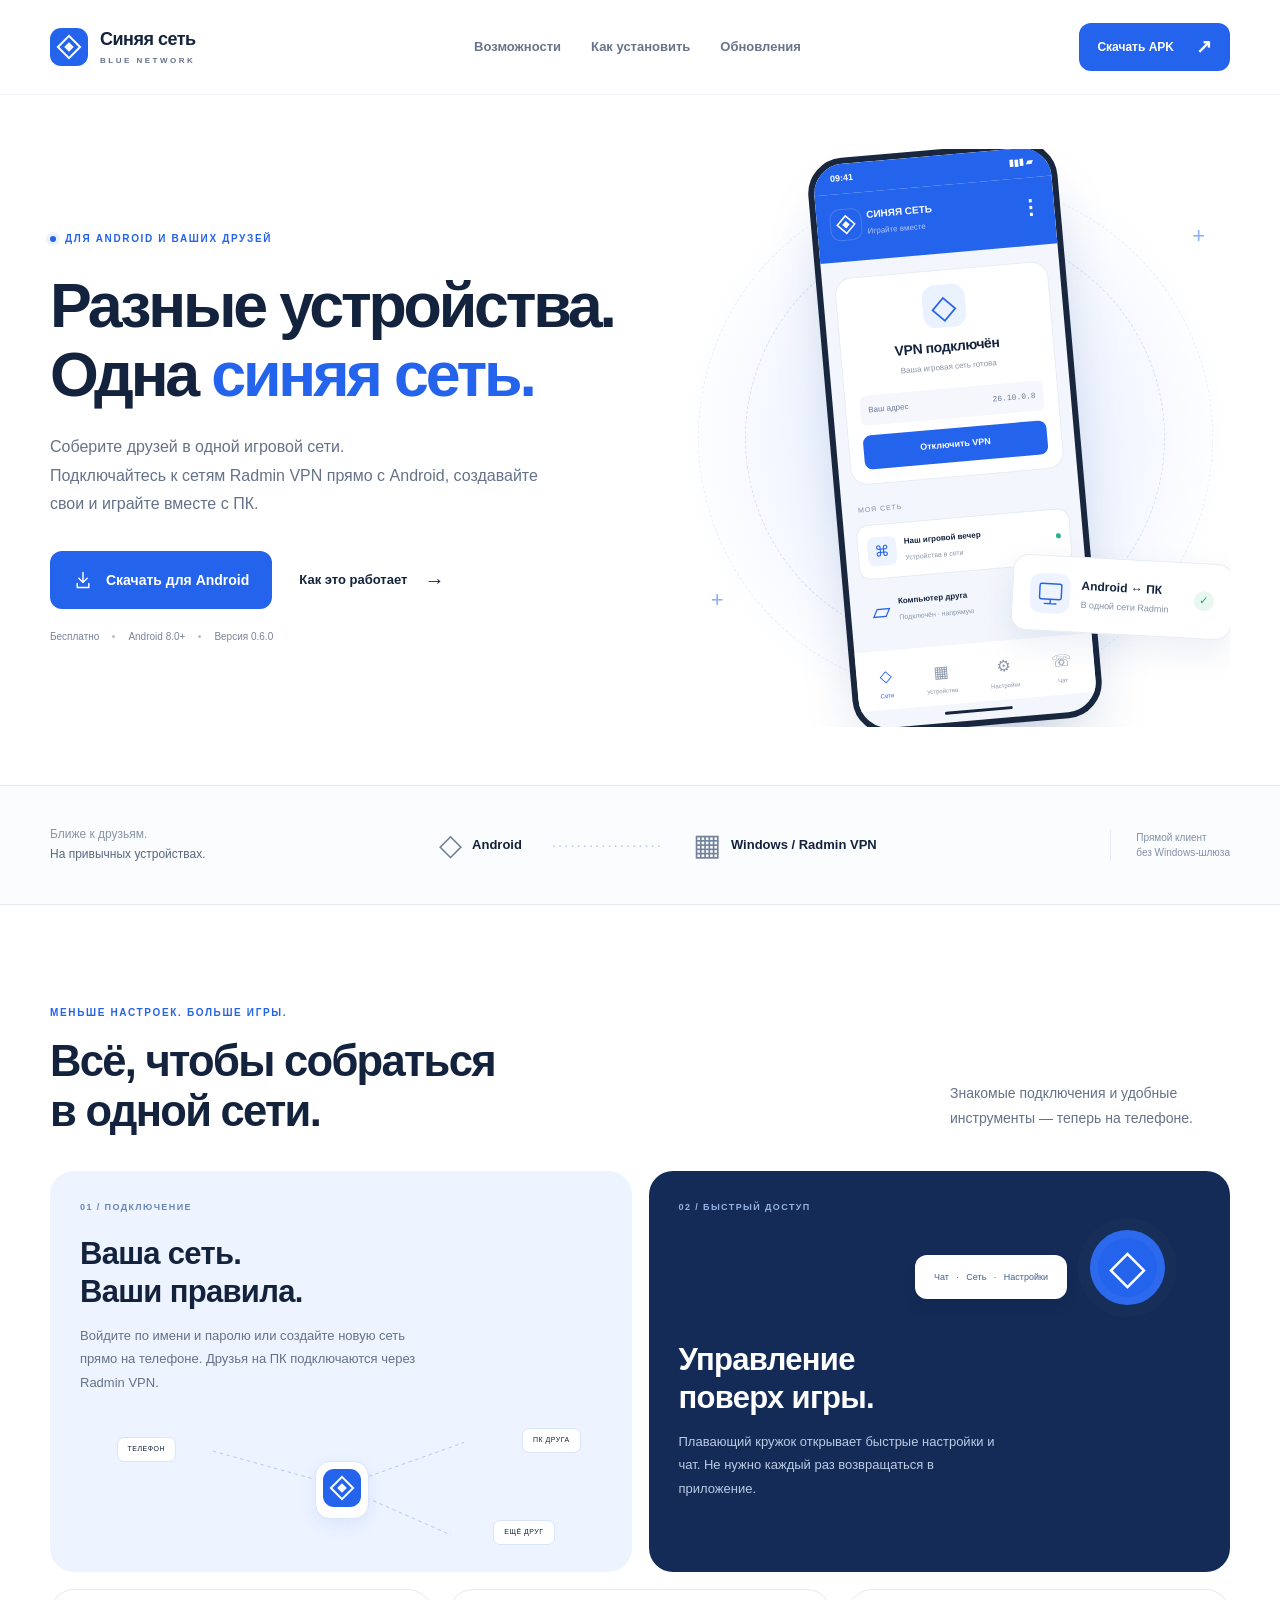
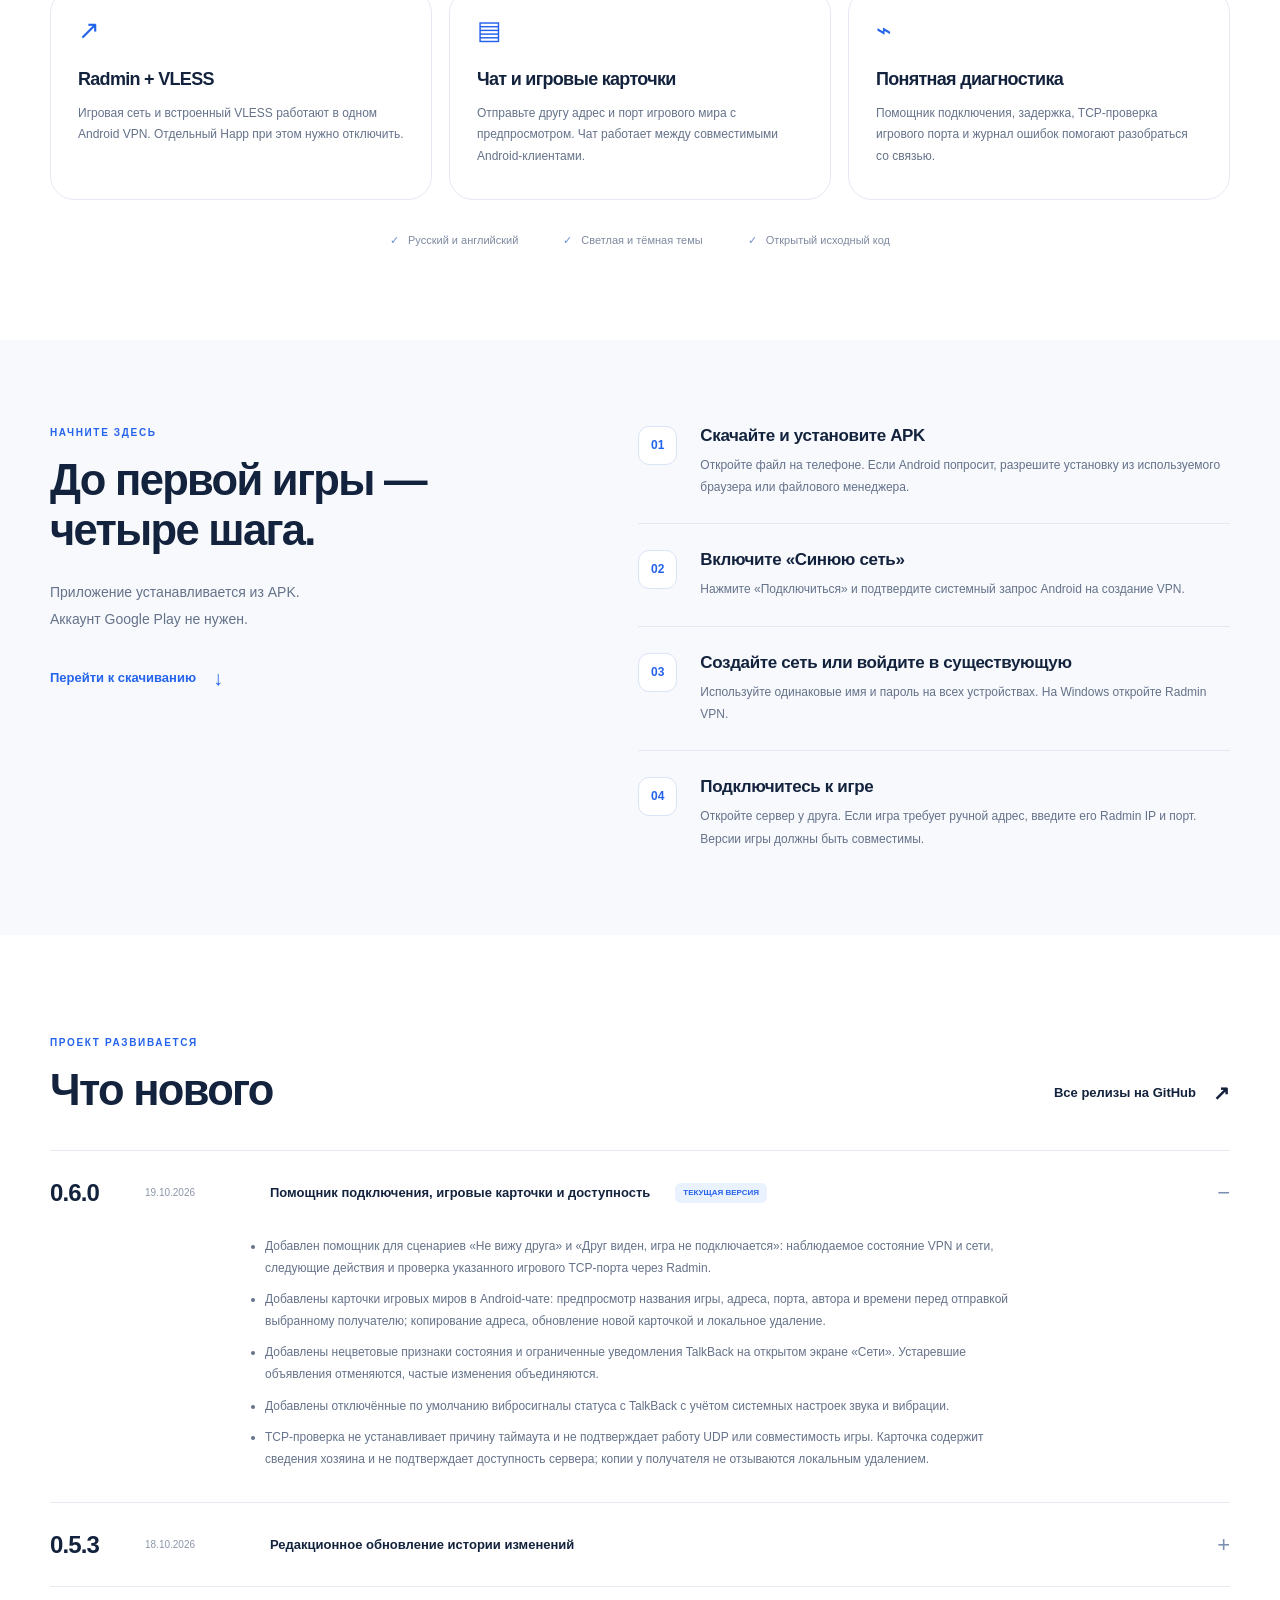
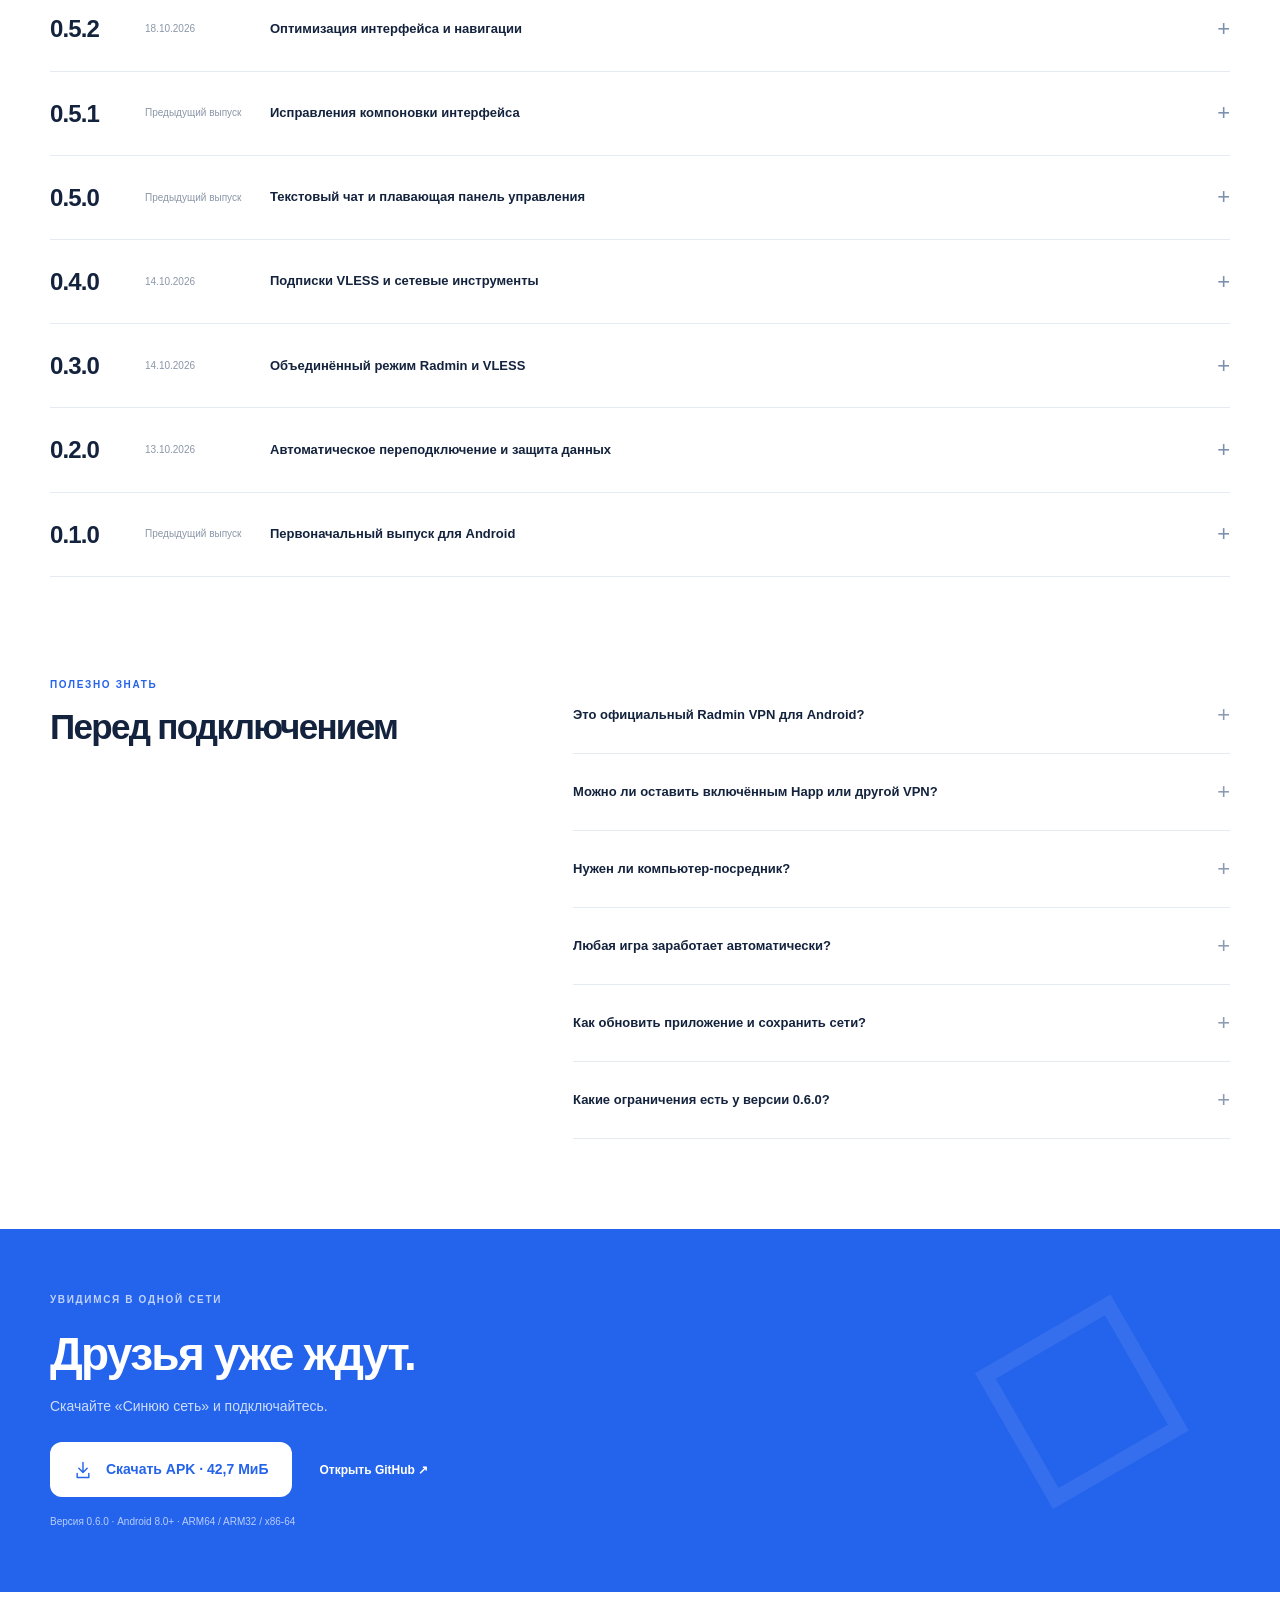
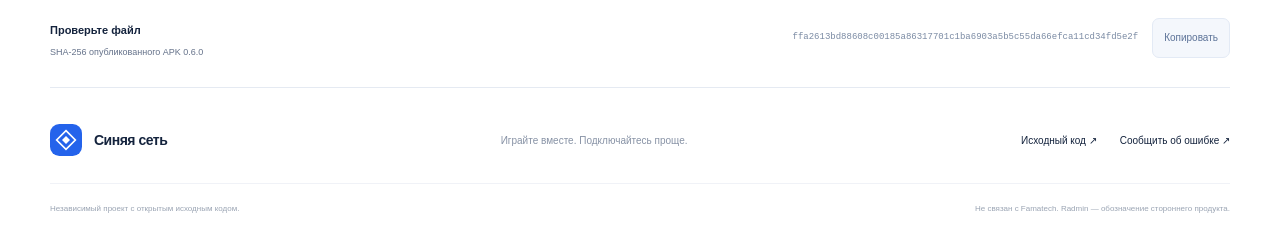
==== index.html @ f4bbf81c "Publish Blue Network website on GitHub Pages" ====
<!doctype html>
<html lang="ru">
<head>
  <meta charset="utf-8"><meta name="viewport" content="width=device-width, initial-scale=1">
  <meta name="theme-color" content="#2463eb"><meta name="description" content="Синяя сеть — неофициальный Android-клиент сетей Radmin VPN. Играйте с друзьями на Android и ПК. Скачайте APK, создайте сеть и подключайтесь.">
  <meta property="og:title" content="Синяя сеть — играйте вместе"><meta property="og:description" content="Android и ПК в одной игровой сети. Скачать APK и начать играть."><meta property="og:type" content="website">
  <link rel="canonical" href="https://nozomit01.github.io/Bluenet/"><meta property="og:url" content="https://nozomit01.github.io/Bluenet/">
  <title>Синяя сеть (Blue Network) — скачать APK для Android</title>
  <meta name="robots" content="index, follow"><meta property="og:site_name" content="Синяя сеть — Blue Network"><meta property="og:locale" content="ru_RU">
  <script type="application/ld+json">{"@context":"https://schema.org","@type":"MobileApplication","name":"Синяя сеть","alternateName":"Blue Network","url":"https://nozomit01.github.io/Bluenet/","description":"Неофициальный Android-клиент сетей Radmin VPN для совместной игры с телефонами и ПК. Независимый проект, не связанный с Famatech.","operatingSystem":"Android 8.0 и выше","applicationCategory":"UtilitiesApplication","softwareVersion":"0.6.0","downloadUrl":"https://raw.githubusercontent.com/Nozomit01/Bluenet/refs/tags/v0.6.0/releases/BlueNetwork-0.6.0.apk","offers":{"@type":"Offer","price":"0","priceCurrency":"USD"}}</script>
  <link rel="icon" href="./assets/icon.svg" type="image/svg+xml"><link rel="stylesheet" href="./style.css"><script src="./app.js" defer></script>
</head>
<body>
<a class="skip" href="#main">Перейти к содержимому</a>
<header class="header"><div class="wrap nav">
  <a class="brand" href="#" aria-label="Синяя сеть — на главную"><img src="./assets/icon.svg" alt="" width="38" height="38"><span>Синяя сеть<span class="brand-sub">BLUE NETWORK</span></span></a>
  <nav aria-label="Основная навигация"><a href="#features">Возможности</a><a href="#install">Как установить</a><a href="#updates">Обновления</a></nav>
  <a class="button button-small" href="#download">Скачать APK <span aria-hidden="true">↗</span></a>
</div></header>
<main id="main">
<section class="hero wrap">
  <div class="hero-copy"><div class="eyebrow"><span class="status-dot"></span> ДЛЯ ANDROID И ВАШИХ ДРУЗЕЙ</div>
    <h1>Разные устройства.<br>Одна <span>синяя сеть.</span></h1>
    <p class="lead">Соберите друзей в одной игровой сети.<br class="desktop-break"> Подключайтесь к сетям Radmin VPN прямо с&nbsp;Android, создавайте свои и играйте вместе с&nbsp;ПК.</p>
    <div class="hero-actions"><a class="button button-main" data-apk href="https://raw.githubusercontent.com/Nozomit01/Bluenet/refs/tags/v0.6.0/releases/BlueNetwork-0.6.0.apk"><svg viewBox="0 0 24 24" aria-hidden="true"><path d="M12 3v12m-5-5 5 5 5-5M5 16v5h14v-5"/></svg>Скачать для Android</a><a class="text-link" href="#install">Как это работает <span aria-hidden="true">→</span></a></div>
    <div class="hero-meta"><span>Бесплатно</span><i></i><span>Android 8.0+</span><i></i><span>Версия 0.6.0</span></div>
  </div>
  <div class="hero-visual" aria-label="Демонстрация интерфейса и подключения телефона к компьютеру">
    <div class="orbit orbit-one"></div><div class="orbit orbit-two"></div><div class="visual-cross cross-one">+</div><div class="visual-cross cross-two">+</div>
    <div class="phone"><div class="phone-status"><span>09:41</span><span aria-hidden="true">▮▮▮ ▰</span></div><div class="phone-head"><img src="./assets/icon.svg" width="30" height="30" alt=""><div>СИНЯЯ СЕТЬ<small>Играйте вместе</small></div><span class="phone-menu" aria-hidden="true">⋮</span></div>
      <div class="phone-body"><div class="phone-connected"><div class="connection-symbol">◇</div><strong>VPN подключён</strong><span class="phone-muted">Ваша игровая сеть готова</span><div class="ip"><span>Ваш адрес</span><code>26.10.0.8</code></div><div class="demo-control">Отключить VPN</div></div><div class="phone-label">МОЯ СЕТЬ</div><div class="phone-network"><div class="network-icon">⌘</div><div><strong>Наш игровой вечер</strong><small>Устройства в сети</small></div><span class="tiny-dot"></span></div><div class="phone-peer"><span class="peer-icon">▱</span><div><strong>Компьютер друга</strong><small>Подключён · напрямую</small></div><span class="signal" aria-label="Уровень сигнала"><i></i><i></i><i></i><i></i></span></div></div>
      <div class="phone-tabs"><span class="phone-tab-active">◇<small>Сети</small></span><span>▦<small>Устройства</small></span><span>⚙<small>Настройки</small></span><span>☏<small>Чат</small></span></div><div class="phone-home"></div>
    </div>
    <div class="pc-badge"><div class="pc-icon"><svg viewBox="0 0 32 32" aria-hidden="true"><rect x="4" y="5" width="24" height="17" rx="2"/><path d="M16 22v5m-7 0h14"/></svg></div><div><strong>Android ↔ ПК</strong><small>В одной сети Radmin</small></div><span class="badge-check">✓</span></div>
    <div class="visual-caption">Пример интерфейса · данные демонстрационные</div>
  </div>
</section>
<section class="compatibility"><div class="wrap compatibility-inner"><span class="compat-title">Ближе к друзьям.<br><strong>На привычных устройствах.</strong></span><div><span class="compat-glyph">◇</span><strong>Android</strong></div><span class="connection-line" aria-hidden="true">··················</span><div><span class="compat-glyph">▦</span><strong>Windows / Radmin VPN</strong></div><span class="compat-note">Прямой клиент<br>без Windows-шлюза</span></div></section>
<section class="section wrap" id="features"><div class="section-top"><div><span class="eyebrow">МЕНЬШЕ НАСТРОЕК. БОЛЬШЕ ИГРЫ.</span><h2>Всё, чтобы собраться<br>в&nbsp;одной сети.</h2></div><p class="section-intro">Знакомые подключения и удобные инструменты — теперь на телефоне.</p></div>
  <div class="feature-grid"><article class="feature feature-large"><div class="feature-index">01 / ПОДКЛЮЧЕНИЕ</div><h3>Ваша сеть.<br>Ваши правила.</h3><p>Войдите по имени и паролю или создайте новую сеть прямо на телефоне. Друзья на ПК подключаются через Radmin VPN.</p><div class="network-demo" aria-hidden="true"><span class="node node-a">ТЕЛЕФОН</span><span class="node node-center"><img src="./assets/icon.svg" width="38" height="38" alt=""></span><span class="node node-b">ПК ДРУГА</span><span class="node node-c">ЕЩЁ ДРУГ</span><svg viewBox="0 0 450 170"><path d="M80 50 225 90 365 40M225 90 350 145"/></svg></div></article>
  <article class="feature feature-dark"><div class="feature-index">02 / БЫСТРЫЙ ДОСТУП</div><span class="bubble-demo" aria-hidden="true">◇<span>Чат&nbsp; &nbsp;·&nbsp; &nbsp;Сеть&nbsp; &nbsp;·&nbsp; &nbsp;Настройки</span></span><h3>Управление<br>поверх игры.</h3><p>Плавающий кружок открывает быстрые настройки и чат. Не нужно каждый раз возвращаться в приложение.</p></article>
  <article class="feature feature-small"><div class="feature-icon" aria-hidden="true">↗</div><h3>Radmin + VLESS</h3><p>Игровая сеть и встроенный VLESS работают в одном Android VPN. Отдельный Happ при этом нужно отключить.</p></article>
  <article class="feature feature-small"><div class="feature-icon" aria-hidden="true">▤</div><h3>Чат и игровые карточки</h3><p>Отправьте другу адрес и порт игрового мира с предпросмотром. Чат работает между совместимыми Android-клиентами.</p></article>
  <article class="feature feature-small"><div class="feature-icon" aria-hidden="true">⌁</div><h3>Понятная диагностика</h3><p>Помощник подключения, задержка, TCP-проверка игрового порта и журнал ошибок помогают разобраться со связью.</p></article>
  </div>
  <div class="feature-foot"><span>Русский и английский</span><span>Светлая и тёмная темы</span><span>Открытый исходный код</span></div>
</section>
<section class="install-section" id="install"><div class="wrap install-layout"><div class="install-heading"><span class="eyebrow">НАЧНИТЕ ЗДЕСЬ</span><h2>До первой игры —<br>четыре шага.</h2><p>Приложение устанавливается из APK.<br>Аккаунт Google Play не нужен.</p><a class="text-link" href="#download">Перейти к скачиванию <span aria-hidden="true">↓</span></a></div><ol class="steps"><li><span>01</span><div><h3>Скачайте и установите APK</h3><p>Откройте файл на телефоне. Если Android попросит, разрешите установку из используемого браузера или файлового менеджера.</p></div></li><li><span>02</span><div><h3>Включите «Синюю сеть»</h3><p>Нажмите «Подключиться» и подтвердите системный запрос Android на создание VPN.</p></div></li><li><span>03</span><div><h3>Создайте сеть или войдите в существующую</h3><p>Используйте одинаковые имя и пароль на всех устройствах. На Windows откройте Radmin VPN.</p></div></li><li><span>04</span><div><h3>Подключитесь к игре</h3><p>Откройте сервер у друга. Если игра требует ручной адрес, введите его Radmin IP и порт. Версии игры должны быть совместимы.</p></div></li></ol></div></section>
<section class="section wrap" id="updates"><div class="section-top"><div><span class="eyebrow">ПРОЕКТ РАЗВИВАЕТСЯ</span><h2>Что нового</h2></div><a class="text-link" href="https://github.com/Nozomit01/Bluenet/releases" target="_blank" rel="noopener noreferrer">Все релизы на GitHub <span aria-hidden="true">↗</span></a></div><div id="release-notes"><details class="release" open><summary><span class="release-version">0.6.0</span><span class="release-date">19.10.2026</span><span class="release-title">Помощник подключения, игровые карточки и доступность</span><span class="release-tag">ТЕКУЩАЯ ВЕРСИЯ</span></summary><ul><li>Добавлен помощник для сценариев «Не вижу друга» и «Друг виден, игра не подключается»: наблюдаемое состояние VPN и сети, следующие действия и проверка указанного игрового TCP-порта через Radmin.</li><li>Добавлены карточки игровых миров в Android-чате: предпросмотр названия игры, адреса, порта, автора и времени перед отправкой выбранному получателю; копирование адреса, обновление новой карточкой и локальное удаление.</li><li>Добавлены нецветовые признаки состояния и ограниченные уведомления TalkBack на открытом экране «Сети». Устаревшие объявления отменяются, частые изменения объединяются.</li><li>Добавлены отключённые по умолчанию вибросигналы статуса с TalkBack с учётом системных настроек звука и вибрации.</li><li>TCP-проверка не устанавливает причину таймаута и не подтверждает работу UDP или совместимость игры. Карточка содержит сведения хозяина и не подтверждает доступность сервера; копии у получателя не отзываются локальным удалением.</li></ul></details><details class="release"><summary><span class="release-version">0.5.3</span><span class="release-date">18.10.2026</span><span class="release-title">Редакционное обновление истории изменений</span></summary><ul><li>История изменений приведена к единому официальному стилю на русском и английском языках.</li><li>Уточнены формулировки в истории изменений и сопроводительной документации с сохранением сведений о версиях, возможностях и ограничениях.</li></ul></details><details class="release"><summary><span class="release-version">0.5.2</span><span class="release-date">18.10.2026</span><span class="release-title">Оптимизация интерфейса и навигации</span></summary><ul><li>Оптимизирована компоновка главного экрана: основные действия перенесены выше, области нажатия значков увеличены.</li><li>Настройки сгруппированы по назначению. Добавлено отображение выбранной темы и текущего состояния подключения.</li><li>Унифицировано синее оформление экранов серверов, приглашений и игровых инструментов.</li><li>Добавлено отображение хода проверок. Кнопка «Назад» остаётся доступной во время их выполнения.</li><li>Уточнены элементы выбора получателя и сообщения об отсутствии подключения в чате.</li><li>При обновлении истории чата сохраняется положение прокрутки, если открыты предыдущие сообщения.</li></ul></details><details class="release"><summary><span class="release-version">0.5.1</span><span class="release-date">Предыдущий выпуск</span><span class="release-title">Исправления компоновки интерфейса</span></summary><ul><li>Исправлено размещение текста и кнопок на главном экране и экране чата.</li><li>Скорректированы отступы и переносы текста при увеличенном системном размере шрифта.</li><li>Добавлена история обновлений на русском и английском языках, доступная в приложении без подключения к интернету.</li></ul></details><details class="release"><summary><span class="release-version">0.5.0</span><span class="release-date">Предыдущий выпуск</span><span class="release-title">Текстовый чат и плавающая панель управления</span></summary><ul><li>Упрощена структура главного экрана. Добавлен поиск устройств по имени и IP-адресу.</li><li>Добавлен личный текстовый чат между обновлёнными Android-клиентами «Синей сети» с подтверждением доставки, зашифрованной историей и быстрыми фразами. Чат несовместим с Windows-клиентом Radmin.</li><li>Добавлена плавающая панель с быстрыми действиями и чатом поверх игрового экрана. Для её отображения требуется разрешение Android «Поверх других приложений».</li><li>Добавлены копирование собственного VPN-адреса из плавающей панели и режим «Не гасить экран».</li></ul></details><details class="release"><summary><span class="release-version">0.4.0</span><span class="release-date">14.10.2026</span><span class="release-title">Подписки VLESS и сетевые инструменты</span></summary><ul><li>Добавлены HTTPS-подписки VLESS с поддержкой до 24 серверов, ежедневным обновлением, проверкой времени отклика и ограниченным переключением на резервный сервер.</li><li>Добавлен выбор приложений, использующих VLESS, на Android 10 и более поздних версиях.</li><li>В объединённом режиме обеспечено сохранение блокирующего туннеля при сбоях, пока работает VPN-служба. Принудительная остановка приложения средствами Android и ручное отключение VPN снимают защиту.</li><li>Добавлены избранные устройства, проверка игрового TCP-порта, QR-приглашения и плитка быстрых настроек Android.</li><li>Добавлена история задержки и доли проверочных запросов без ответа за последние 10 минут.</li></ul></details><details class="release"><summary><span class="release-version">0.3.0</span><span class="release-date">14.10.2026</span><span class="release-title">Объединённый режим Radmin и VLESS</span></summary><ul><li>Добавлена встроенная поддержка VLESS для одновременного использования сети Radmin и интернет-VPN в одном туннеле, без отдельного запуска Happ.</li><li>Добавлено создание сети с телефона без Windows-шлюза.</li><li>Добавлены диагностика подключения, приватный журнал ошибок и индикатор качества VPN на основе измеренной задержки.</li><li>Добавлены русский и английский языки, а также светлая, ночная и системная темы.</li></ul></details><details class="release"><summary><span class="release-version">0.2.0</span><span class="release-date">13.10.2026</span><span class="release-title">Автоматическое переподключение и защита данных</span></summary><ul><li>Добавлено автоматическое переподключение с ограниченным числом попыток после сетевого сбоя или смены сети.</li><li>Добавлен экспорт диагностики без идентификаторов и секретных данных, выполняемый только по действию пользователя.</li><li>Усилены проверки отправителя ARP, обработка повреждённых профилей и защита от повторной регистрации при неоднозначном ответе.</li><li>Добавлена защита парольных диалогов от снимков экрана и сохранения введённых данных.</li></ul></details><details class="release"><summary><span class="release-version">0.1.0</span><span class="release-date">Предыдущий выпуск</span><span class="release-title">Первоначальный выпуск для Android</span></summary><ul><li>Выпущен прямой клиент сетей Radmin VPN на основе OpenRad с русским интерфейсом в синих цветах.</li><li>Реализованы прямые подключения и подключение через ретранслятор, работа с сетями, список участников и измерение задержки.</li><li>Обеспечено зашифрованное хранение идентичности устройства с использованием Android Keystore.</li><li>Пользователем подтверждён сценарий совместной игры в Minecraft с Windows-клиентом Radmin VPN.</li></ul></details></div></section>
<section class="section faq-section wrap" id="faq"><div><span class="eyebrow">ПОЛЕЗНО ЗНАТЬ</span><h2>Перед подключением</h2></div><div class="faq-list">
  <details><summary>Это официальный Radmin VPN для Android?</summary><p>Нет. «Синяя сеть» — независимый неофициальный клиент на основе OpenRad. Проект не связан с Famatech. На Windows используется отдельный клиент Radmin VPN.</p></details>
  <details><summary>Можно ли оставить включённым Happ или другой VPN?</summary><p>Android допускает один активный VPN на профиль пользователя. Для совместной работы используйте встроенный режим «Radmin + VLESS», импортировав поддерживаемый VLESS-профиль или HTTPS-подписку. Отдельный VPN, включая Happ, нужно отключить. Зашифрованные ссылки happ:// не поддерживаются.</p></details>
  <details><summary>Нужен ли компьютер-посредник?</summary><p>Windows-шлюз для подключения телефона к Radmin-сети не требуется. Если игровой сервер запущен на ПК друга, этот компьютер, конечно, должен быть включён и доступен в той же сети.</p></details>
  <details><summary>Любая игра заработает автоматически?</summary><p>Совместимость зависит от игры, версии и настроек сервера. Не каждая игра обнаруживает серверы автоматически. Открытый TCP-порт не подтверждает работу UDP или Bedrock. Чат «Синей сети» не совместим с чатом Windows Radmin.</p></details>
  <details><summary>Как обновить приложение и сохранить сети?</summary><p>Скачайте новую версию из официального репозитория проекта и установите поверх старой. Не удаляйте приложение и не очищайте его данные перед обновлением. Для совместимого обновления должна сохраняться подпись приложения.</p></details>
  <details><summary>Какие ограничения есть у версии 0.6.0?</summary><p>В проверках подтверждена 31 уникальная группа в нескольких прогонах; единого полностью успешного прогона не было. В повторном прогоне был сбой старта VLESS, причина пока не установлена. Эта версия не прошла отдельную проверку на физических ARM-телефонах, реальных VLESS-серверах и в сценарии двух устройств; речь TalkBack и физическая вибрация не проверены. В искусственном окне высотой 240 dp с текстом 2× помощник показывал только заголовок; работа с клавиатурой и в альбомном режиме этим тестом не подтверждена. <a href="https://github.com/Nozomit01/Bluenet/blob/v0.6.0/verification/0.6.0/verification.json" target="_blank" rel="noopener noreferrer">Полный отчёт проверки</a>.</p></details>
</div></section>
<section class="download-section" id="download"><div class="wrap download-layout"><div><span class="eyebrow">УВИДИМСЯ В ОДНОЙ СЕТИ</span><h2>Друзья уже ждут.</h2><p>Скачайте «Синюю сеть» и подключайтесь.</p><div class="download-actions"><a class="button button-white" data-apk href="https://raw.githubusercontent.com/Nozomit01/Bluenet/refs/tags/v0.6.0/releases/BlueNetwork-0.6.0.apk"><svg viewBox="0 0 24 24" aria-hidden="true"><path d="M12 3v12m-5-5 5 5 5-5M5 16v5h14v-5"/></svg>Скачать APK · 42,7 МиБ</a><a class="download-github" href="https://github.com/Nozomit01/Bluenet/releases/latest" target="_blank" rel="noopener noreferrer">Открыть GitHub ↗</a></div><p class="download-meta">Версия 0.6.0 · Android 8.0+ · ARM64 / ARM32 / x86-64</p></div><div class="download-symbol" aria-hidden="true">◇</div></div></section>
<section class="checksum wrap"><div><strong>Проверьте файл</strong><p>SHA-256 опубликованного APK 0.6.0</p></div><div class="hash-group"><code id="apk-hash">ffa2613bd88608c00185a86317701c1ba6903a5b5c55da66efca11cd34fd5e2f</code><button id="copy-hash" type="button" aria-label="Скопировать контрольную сумму SHA-256">Копировать</button><span id="copy-status" role="status" aria-live="polite"></span></div></section>
</main>
<footer class="footer"><div class="wrap footer-main"><a class="brand" href="#"><img src="./assets/icon.svg" alt="" width="32" height="32"><span>Синяя сеть</span></a><p>Играйте вместе. Подключайтесь проще.</p><div><a href="https://github.com/Nozomit01/Bluenet" target="_blank" rel="noopener noreferrer">Исходный код ↗</a><a href="https://github.com/Nozomit01/Bluenet/issues" target="_blank" rel="noopener noreferrer">Сообщить об ошибке ↗</a></div></div><div class="wrap footer-bottom"><span>Независимый проект с открытым исходным кодом.</span><span>Не связан с Famatech. Radmin — обозначение стороннего продукта.</span></div></footer>
</body>
</html>
---- style.css ----
@charset "UTF-8";
:root{--blue:#2463eb;--navy:#14233d;--muted:#65728a;--line:#e5eaf2;--surface:#f5f7fb;--radius:24px}*{box-sizing:border-box}html{scroll-behavior:smooth;scroll-padding-top:100px}body{margin:0;color:var(--navy);font-family:Inter,-apple-system,BlinkMacSystemFont,"Segoe UI",Arial,sans-serif;line-height:1.55;-webkit-font-smoothing:antialiased}a{color:inherit;text-decoration:none}button{font:inherit;cursor:pointer}a,button,summary{-webkit-tap-highlight-color:transparent}a:focus-visible,button:focus-visible,summary:focus-visible{outline:3px solid #ffba49;outline-offset:5px}svg{display:block}.wrap{width:min(1180px,calc(100% - 72px));margin:auto}.skip{position:fixed;top:-100px;left:20px;padding:12px;background:#fff;z-index:100}.skip:focus{top:10px}.header{position:sticky;top:0;z-index:20;background:#ffffffed;backdrop-filter:blur(15px);border-bottom:1px solid #eef1f5}.nav{height:94px;display:flex;align-items:center;justify-content:space-between;gap:26px}.brand{display:inline-flex;align-items:center;gap:12px;font-size:18px;font-weight:750;letter-spacing:-.5px;white-space:nowrap}.brand-sub{display:block;font-size:8px;letter-spacing:2.5px;color:var(--muted);font-weight:650;margin-top:1px}.nav nav{display:flex;gap:30px;color:#68748b;font-size:13px;font-weight:600}.nav nav a:hover,.footer a:hover{color:var(--blue)}.button{display:inline-flex;align-items:center;justify-content:center;gap:13px;border-radius:12px;background:var(--blue);color:white;font-weight:650;line-height:1.2;transition:background .2s,transform .2s;min-height:50px;padding:16px 23px;font-size:14px}.button:hover{background:#174fc9;transform:translateY(-2px)}.button-small{min-height:44px;padding:13px 18px;font-size:12px}.button-small span{font-size:19px;margin-left:9px}.button svg{width:20px;height:20px;fill:none;stroke:currentColor;stroke-width:1.7;stroke-linecap:round;stroke-linejoin:round}.hero{min-height:690px;display:grid;grid-template-columns:1.13fr 1fr;align-items:center;gap:10px;padding-top:50px;padding-bottom:54px}.eyebrow{font-size:10px;letter-spacing:1.65px;font-weight:750;display:flex;align-items:center;gap:9px;color:var(--blue)}.status-dot{width:6px;height:6px;border-radius:50%;background:var(--blue);box-shadow:0 0 0 4px #2463eb14}h1{font-size:clamp(42px,4.9vw,66px);line-height:1.1;letter-spacing:-3.2px;font-weight:760;margin:24px 0}h1 span{color:var(--blue)}.lead{font-size:16px;line-height:1.8;color:var(--muted);max-width:500px;margin:0}.hero-actions{display:flex;align-items:center;gap:27px;margin-top:32px;flex-wrap:wrap}.button-main{padding:18px 23px;min-height:58px}.text-link{font-size:13px;font-weight:650;display:inline-flex;align-items:center;gap:17px;min-height:44px}.text-link:hover{color:var(--blue)}.text-link span{font-size:20px}.hero-meta{display:flex;gap:13px;align-items:center;color:#78849a;font-size:10px;margin-top:20px}.hero-meta i{width:3px;height:3px;border-radius:50%;background:#b4bdcd}.hero-visual{position:relative;min-height:560px;display:flex;align-items:center;justify-content:center;background:radial-gradient(ellipse,#e3ecff 0%,#f5f8ff 49%,#fff0 70%)}.orbit{position:absolute;border:1px dashed #b7cdf7;border-radius:50%;width:420px;height:420px;transform:rotate(-30deg);opacity:.55}.orbit-two{width:515px;height:515px;border-color:#d7e5fb}.visual-cross{position:absolute;color:#8cb0f8;font-size:22px;font-weight:300}.cross-one{top:70px;right:25px}.cross-two{bottom:110px;left:30px}.phone{width:250px;position:relative;border:6px solid #18263e;border-radius:36px;background:#f3f6fc;box-shadow:0 35px 70px -32px #1c3e7d66;overflow:hidden;transform:rotate(-5deg);z-index:2}.phone-status{height:30px;background:var(--blue);color:white;display:flex;align-items:center;justify-content:space-between;font-size:9px;padding:8px 17px;font-weight:650}.phone-head{padding:15px 14px 22px;background:var(--blue);display:flex;align-items:center;gap:6px;color:white;font-size:10px;font-weight:650}.phone-head img{outline:1px solid #ffffff2a;border-radius:9px}.phone-head small{display:block;font-size:8px;opacity:.65;font-weight:400;margin-top:3px}.phone-menu{margin-left:auto;font-size:20px}.phone-body{padding:16px 12px 22px}.phone-connected{border:1px solid #e8edf5;border-radius:17px;background:#fff;padding:14px;display:flex;align-items:center;flex-direction:column}.connection-symbol{border-radius:13px;background:#eaf1ff;color:var(--blue);width:43px;height:43px;display:grid;place-items:center;font-size:33px;line-height:1;margin-bottom:9px}.phone-connected strong{font-size:14px;letter-spacing:-.4px}.phone-muted{font-size:8px;color:#8994a6;margin-top:3px}.ip{font-size:8px;display:flex;width:100%;justify-content:space-between;gap:10px;background:#f5f7fc;border-radius:7px;margin-top:15px;padding:9px 8px;color:#687a97}.demo-control{width:100%;text-align:center;color:#fff;background:var(--blue);border-radius:8px;font-size:9px;font-weight:650;margin-top:10px;padding:10px}.phone-label{font-size:7px;letter-spacing:1px;color:#7f8ca1;margin:20px 4px 9px}.phone-network{padding:12px 9px;background:white;border:1px solid #e6ecf5;border-radius:12px;display:flex;align-items:center;gap:8px;font-size:8px}.network-icon{display:grid;place-items:center;color:var(--blue);background:#edf3ff;border-radius:7px;width:29px;height:29px;font-size:15px}.phone-network small,.phone-peer small{display:block;font-size:7px;color:#8b97a8;margin-top:4px}.tiny-dot{width:5px;height:5px;background:#22b48b;border-radius:50%;margin-left:auto}.phone-peer{display:flex;align-items:center;gap:9px;padding:13px 9px 0;font-size:8px}.peer-icon{font-size:24px;color:var(--blue)}.signal{display:flex;gap:2px;align-items:flex-end;margin-left:auto;height:11px}.signal i{width:3px;background:#29b791;border-radius:1px}.signal i:nth-child(1){height:4px}.signal i:nth-child(2){height:6px}.signal i:nth-child(3){height:8px}.signal i:nth-child(4){height:11px}.phone-tabs{display:flex;justify-content:space-around;padding:14px 6px 8px;background:#fff;color:#8c98aa;font-size:16px;text-align:center}.phone-tabs span small{display:block;font-size:6px;line-height:2}.phone-tabs .phone-tab-active{color:var(--blue)}.phone-home{height:3px;width:68px;background:#16243d;border-radius:3px;margin:7px auto 8px}.pc-badge{position:absolute;bottom:92px;right:-2px;z-index:3;background:white;border:1px solid #e8edf5;box-shadow:0 13px 35px #1b3d7515;display:flex;align-items:center;gap:11px;padding:17px;border-radius:15px;transform:rotate(3deg);font-size:12px}.pc-badge small{display:block;color:#8290a6;font-size:9px;margin-top:4px}.pc-icon{display:grid;place-items:center;width:40px;height:40px;border-radius:11px;background:#edf3ff;color:var(--blue)}.pc-icon svg{width:29px;height:29px;fill:none;stroke:currentColor;stroke-width:1.6}.badge-check{margin-left:14px;border-radius:50%;background:#e8f8f0;color:#18a776;width:20px;height:20px;display:grid;place-items:center;font-size:11px}.visual-caption{position:absolute;bottom:10px;color:#8b97a8;font-size:8px;letter-spacing:.1px}.compatibility{border-top:1px solid var(--line);border-bottom:1px solid var(--line);background:#fbfcfe}.compatibility-inner{min-height:118px;display:flex;align-items:center;gap:30px}.compat-title{font-size:12px;color:#8a95a6;line-height:1.65;margin-right:auto}.compat-title strong{font-weight:500;color:#596780}.compatibility-inner>div{display:flex;align-items:center;gap:10px;font-size:13px}.compat-glyph{font-size:30px;color:#73829b;line-height:1}.connection-line{color:#bdc9dd;letter-spacing:2px;font-size:15px}.compat-note{border-left:1px solid var(--line);padding-left:25px;margin-left:auto;color:#8290a6;font-size:10px}.section{padding-top:100px;padding-bottom:90px}.section-top{display:flex;align-items:flex-end;justify-content:space-between;gap:30px;margin-bottom:35px}h2{font-size:clamp(30px,3.4vw,45px);line-height:1.15;letter-spacing:-1.7px;font-weight:720;margin:15px 0 0}.section-intro{font-size:14px;line-height:1.8;color:var(--muted);max-width:280px;margin:0 0 4px}.feature-grid{display:grid;grid-template-columns:repeat(6,1fr);gap:17px}.feature{border-radius:var(--radius);background:var(--surface);padding:30px;overflow:hidden}.feature-large{grid-column:span 3;min-height:375px;background:#edf3ff}.feature-index{font-size:9px;letter-spacing:1.4px;font-weight:700;color:#6988b6}h3{font-size:23px;letter-spacing:-.7px;line-height:1.25;margin:20px 0 12px;font-weight:650}.feature-large h3{font-size:31px}.feature p{font-size:13px;color:var(--muted);line-height:1.8;margin:0;max-width:350px}.network-demo{height:135px;position:relative;margin-top:13px}.network-demo svg{width:100%;height:150px;position:absolute;inset:0;fill:none;stroke:#adc4ee;stroke-width:1;stroke-dasharray:4 4}.node{position:absolute;background:white;padding:6px 10px;border:1px solid #d8e5fb;border-radius:7px;font-size:7px;letter-spacing:.5px;z-index:1;white-space:nowrap}.node-a{top:30px;left:7%}.node-b{top:21px;right:4%}.node-c{bottom:-3px;right:9%}.node-center{top:54px;left:45%;padding:7px;border-radius:15px;box-shadow:0 6px 17px #2463eb16}.feature-dark{grid-column:span 3;background:#132b56;color:#fff;position:relative;padding-top:30px}.feature-dark .feature-index{color:#96b2e2}.feature-dark p{color:#bccbe4;max-width:330px}.feature-dark h3{font-size:31px;margin-top:126px}.bubble-demo{position:absolute;right:65px;top:59px;background:var(--blue);border:8px solid #ffffff09;border-radius:50%;height:75px;width:75px;font-size:48px;line-height:1;display:grid;place-items:center;box-shadow:0 0 0 12px #ffffff04}.bubble-demo span{position:absolute;top:17px;right:90px;background:#fff;color:#41618f;font-size:9px;line-height:1.2;padding:17px 19px;border-radius:12px;white-space:nowrap;box-shadow:0 8px 15px #0001}.feature-small{grid-column:span 2;padding:27px 27px 32px;background:#fff;border:1px solid var(--line)}.feature-icon{font-size:26px;line-height:1;color:var(--blue);margin-bottom:25px}.feature-small h3{font-size:18px;margin:0 0 12px}.feature-small p{font-size:12px}.feature-foot{display:flex;justify-content:center;gap:45px;margin-top:32px;color:#7e8aa0;font-size:11px}.feature-foot span:before{content:'✓';color:#6e91ce;margin-right:9px}.install-section{background:#f7f9fc;padding:85px 0}.install-layout{display:grid;grid-template-columns:1fr 1.12fr;gap:60px}.install-heading p{color:var(--muted);font-size:14px;line-height:1.9;margin:24px 0}.install-heading .text-link{color:var(--blue)}.steps{list-style:none;margin:0;padding:0}.steps li{display:flex;gap:23px;padding:25px 0;border-bottom:1px solid #e3e9f2}.steps li:first-child{padding-top:0}.steps li:last-child{border-bottom:0;padding-bottom:0}.steps li>span{font-size:12px;font-weight:650;color:var(--blue);border:1px solid #d9e4f6;background:white;width:39px;height:39px;border-radius:11px;display:grid;place-items:center;flex-shrink:0;margin-top:1px}.steps h3{font-size:17px;margin:0 0 8px;letter-spacing:-.35px}.steps p{font-size:12px;line-height:1.85;color:var(--muted);margin:0}.release{border-top:1px solid var(--line);padding:23px 0}.release:last-child{border-bottom:1px solid var(--line)}.release summary{list-style:none;cursor:pointer;display:flex;align-items:center;gap:25px}.release summary::-webkit-details-marker,.faq-list summary::-webkit-details-marker{display:none}.release-version{font-size:24px;font-weight:700;letter-spacing:-.9px;min-width:70px}.release-date{color:#8b96a8;font-size:10px;min-width:100px}.release-title{font-size:13px;font-weight:600}.release-tag{background:#eaf1ff;color:var(--blue);border-radius:6px;padding:4px 8px;font-size:8px;font-weight:650}.release summary:after{content:'+';margin-left:auto;font-size:22px;color:#7b8fae}.release[open] summary:after{content:'−'}.release ul{padding-left:20px;margin:23px 0 5px 195px;color:var(--muted);font-size:12px;line-height:1.85;max-width:780px}.release li{margin-bottom:9px}.faq-section{padding-top:10px;display:grid;grid-template-columns:1fr 1.45fr;gap:70px}.faq-section h2{font-size:35px}.faq-list details{border-bottom:1px solid var(--line)}.faq-list summary{list-style:none;display:flex;align-items:center;justify-content:space-between;gap:15px;font-size:13px;font-weight:600;padding:21px 0;cursor:pointer}.faq-list summary:after{content:'+';font-size:22px;color:#8c9bb1;font-weight:400}.faq-list details[open] summary:after{content:'−'}.faq-list p{color:var(--muted);font-size:12px;line-height:1.9;margin:0 25px 22px 0}.faq-list p a{color:var(--blue);text-decoration:underline}.download-section{background:var(--blue);color:#fff;overflow:hidden}.download-layout{display:flex;align-items:center;justify-content:space-between;gap:30px;padding-top:63px;padding-bottom:62px;position:relative}.download-section .eyebrow{color:#bed1ff}.download-section h2{font-size:46px;margin-top:20px}.download-section p{font-size:14px;color:#cdddff;margin:15px 0 25px}.download-actions{display:flex;align-items:center;gap:28px;flex-wrap:wrap}.button-white{background:white;color:var(--blue);min-height:55px}.button-white:hover{background:#edf3ff}.download-github{font-size:12px;font-weight:600;min-height:44px;display:flex;align-items:center}.download-github:hover{text-decoration:underline}.download-section .download-meta{font-size:10px;color:#b9ceff;margin:17px 0 0}.download-symbol{font-size:290px;line-height:1;font-weight:200;color:#ffffff14;position:absolute;right:30px;top:3px;transform:rotate(15deg);pointer-events:none}.checksum{display:flex;align-items:center;justify-content:space-between;gap:25px;padding-top:25px;padding-bottom:27px;border-bottom:1px solid var(--line)}.checksum strong{font-size:11px;font-weight:650}.checksum p{font-size:9px;color:var(--muted);margin:4px 0 0}.hash-group{display:flex;align-items:center;gap:14px;position:relative;min-width:0}.hash-group code{font-size:9px;color:#7a8aa3;overflow-wrap:anywhere}.hash-group button{background:#f4f7fc;border:1px solid #e3eaf5;color:#5d7398;border-radius:7px;padding:9px 11px;min-height:40px;font-size:10px;white-space:nowrap}.hash-group button:hover{background:#eaf1ff}#copy-status{position:absolute;right:0;top:100%;font-size:9px;color:var(--blue);white-space:nowrap}.footer{padding:35px 0 25px}.footer-main{display:flex;align-items:center;justify-content:space-between;gap:25px}.footer-main .brand{font-size:14px}.footer-main p{font-size:10px;color:#8792a5}.footer-main>div{display:flex;gap:23px;font-size:10px;font-weight:500}.footer-bottom{display:flex;justify-content:space-between;gap:20px;color:#9aa4b3;font-size:8px;border-top:1px solid #f0f2f7;margin-top:25px;padding-top:19px}
@media(min-width:1350px){.hero{gap:50px}.pc-badge{right:-15px}}
@media(max-width:1050px){.wrap{width:calc(100% - 48px)}.nav nav{gap:18px}.hero{min-height:650px}.hero-visual{transform:scale(.9);transform-origin:center}.hero-actions{gap:14px}.hero h1{font-size:49px}.lead{font-size:14px}.hero-visual .pc-badge{right:-15px}.orbit-two{width:450px;height:450px}.compatibility-inner{gap:18px}.connection-line{display:none}.compat-note{font-size:9px;padding-left:15px}.release ul{margin-left:100px}.faq-section{gap:35px}.hash-group code{font-size:8px}}
@media(max-width:760px){.wrap{width:calc(100% - 40px)}.nav{height:76px;gap:15px}.nav nav{display:none}.brand{font-size:15px;gap:9px}.brand img{width:33px;height:33px}.brand-sub{font-size:7px;letter-spacing:1.9px}.button-small{font-size:11px;padding:11px 13px;min-height:43px;gap:0}.button-small span{margin-left:9px}.hero{grid-template-columns:1fr;padding-top:55px;padding-bottom:30px;gap:7px}.hero h1{font-size:clamp(39px,8.4vw,62px);letter-spacing:-2px;line-height:1.12;margin-top:22px}.hero-copy{position:relative;z-index:4}.lead{font-size:14px;max-width:480px}.hero-actions{gap:18px;margin-top:27px}.button-main{min-height:55px;padding:16px 18px;font-size:13px}.text-link{font-size:12px;gap:10px}.hero-meta{font-size:9px;gap:11px}.hero-visual{min-height:545px;transform:scale(.93);margin-top:-7px}.phone{transform:rotate(-4deg)}.pc-badge{right:0!important;bottom:90px}.orbit{width:360px;height:360px}.orbit-two{width:430px;height:430px;max-width:110vw}.compatibility-inner{min-height:145px;flex-wrap:wrap;gap:17px 22px;padding-top:22px;padding-bottom:22px;justify-content:center}.compat-title{width:100%;margin:0;text-align:center;font-size:10px}.compat-title br{display:none}.compat-title strong{margin-left:4px}.compatibility-inner>div{font-size:11px}.compat-glyph{font-size:25px}.compat-note{display:none}.section{padding-top:65px;padding-bottom:60px}.section-top{align-items:flex-start;gap:20px;margin-bottom:27px;flex-direction:column}h2{font-size:35px;letter-spacing:-1.2px}.section-intro{font-size:13px;max-width:340px}.feature-grid{grid-template-columns:1fr;gap:14px}.feature{grid-column:auto;padding:25px}.feature-large{min-height:360px}.feature-dark{min-height:330px}.feature-dark h3{margin-top:112px}.feature-small{min-height:190px}.feature-small p{max-width:100%}.feature-small h3{font-size:20px}.feature-icon{margin-bottom:17px}.feature-foot{gap:13px 22px;flex-wrap:wrap;font-size:10px;justify-content:flex-start;margin-top:25px}.install-section{padding:60px 0}.install-layout{grid-template-columns:1fr;gap:33px}.install-heading p{font-size:13px;margin:18px 0 10px}.steps li{gap:17px;padding:22px 0}.steps h3{font-size:16px}.steps p{font-size:12px}.release summary{gap:12px;flex-wrap:wrap}.release-version{font-size:23px;min-width:60px}.release-date{font-size:9px;min-width:0}.release-title{order:4;width:calc(100% - 32px);font-size:12px}.release-tag{margin-left:auto}.release summary:after{width:12px;margin:0}.release ul{margin:18px 0 0 0;font-size:12px}.faq-section{padding-top:5px;grid-template-columns:1fr;gap:23px}.faq-section h2{font-size:32px}.faq-list summary{font-size:12px;padding:20px 0;line-height:1.6}.download-layout{padding-top:52px;padding-bottom:48px}.download-section h2{font-size:37px;position:relative;z-index:1}.download-section p{font-size:12px}.download-actions{gap:14px 23px}.button-white{font-size:12px;padding:16px 18px}.download-symbol{font-size:230px;right:-75px;top:0}.download-section .download-meta{font-size:9px;line-height:1.9}.checksum{flex-direction:column;align-items:flex-start;gap:13px;padding-top:23px;padding-bottom:28px}.hash-group{width:100%;gap:13px}.hash-group code{font-size:8px;line-height:1.8}.footer-main{flex-wrap:wrap;gap:14px}.footer-main p{width:100%;order:3;margin:0}.footer-main>div{font-size:9px;gap:15px;flex-wrap:wrap}.footer-bottom{flex-direction:column;gap:7px;font-size:8px;margin-top:20px}.eyebrow{font-size:8px;letter-spacing:1.4px}}
@media(max-width:360px){.wrap{width:calc(100% - 30px)}.hero h1{font-size:36px}.hero-actions{gap:10px}.hero-visual{transform:scale(.82);min-height:500px;margin-left:-10px;margin-right:-10px}.pc-badge{right:-10px!important}.nav .brand-sub{display:none}.footer-main>div{width:100%}}
@media(prefers-reduced-motion:reduce){html{scroll-behavior:auto}*,*:before,*:after{transition:none!important;animation:none!important}}
/* Keep decorative orbits inside their own illustration, including narrow phones. */
.hero-visual{overflow:clip;border-radius:32px}
@media(max-width:760px){.bubble-demo{right:25px}.bubble-demo span{right:80px;font-size:8px;padding:15px 12px}}
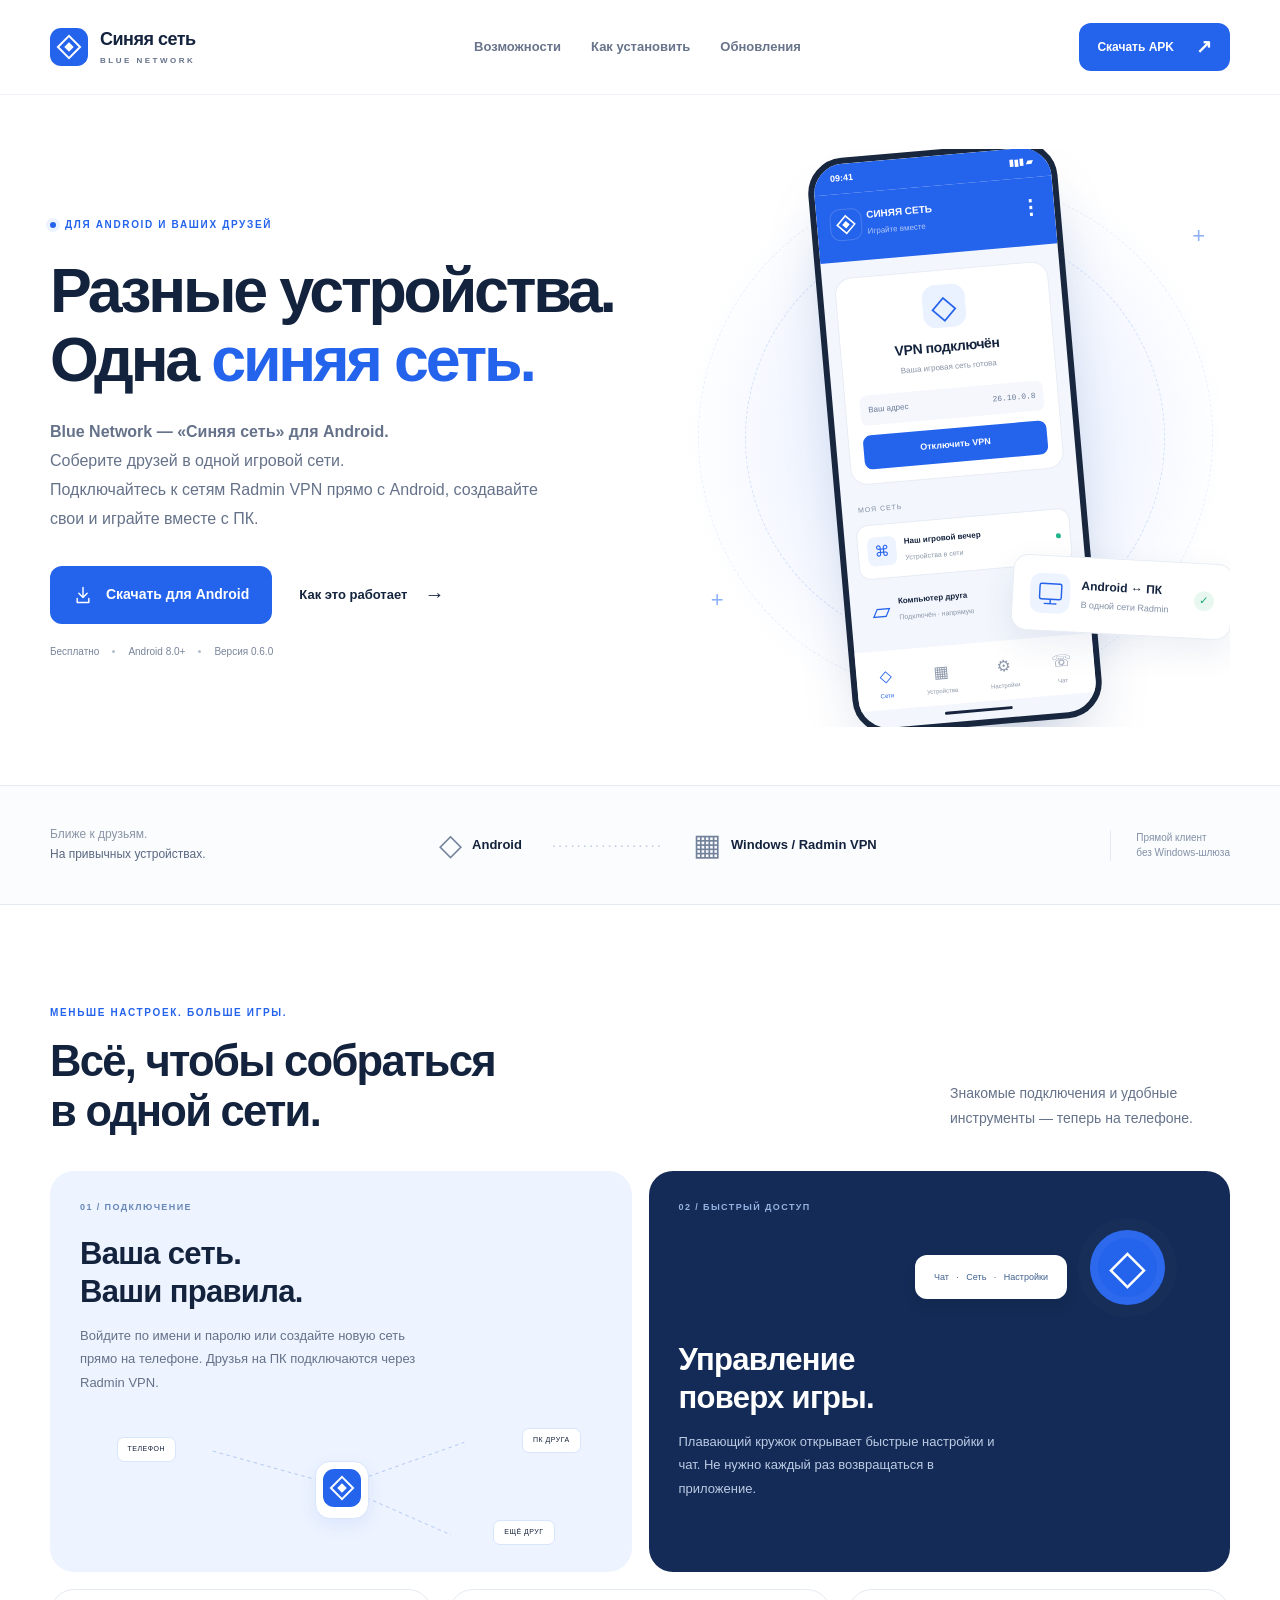
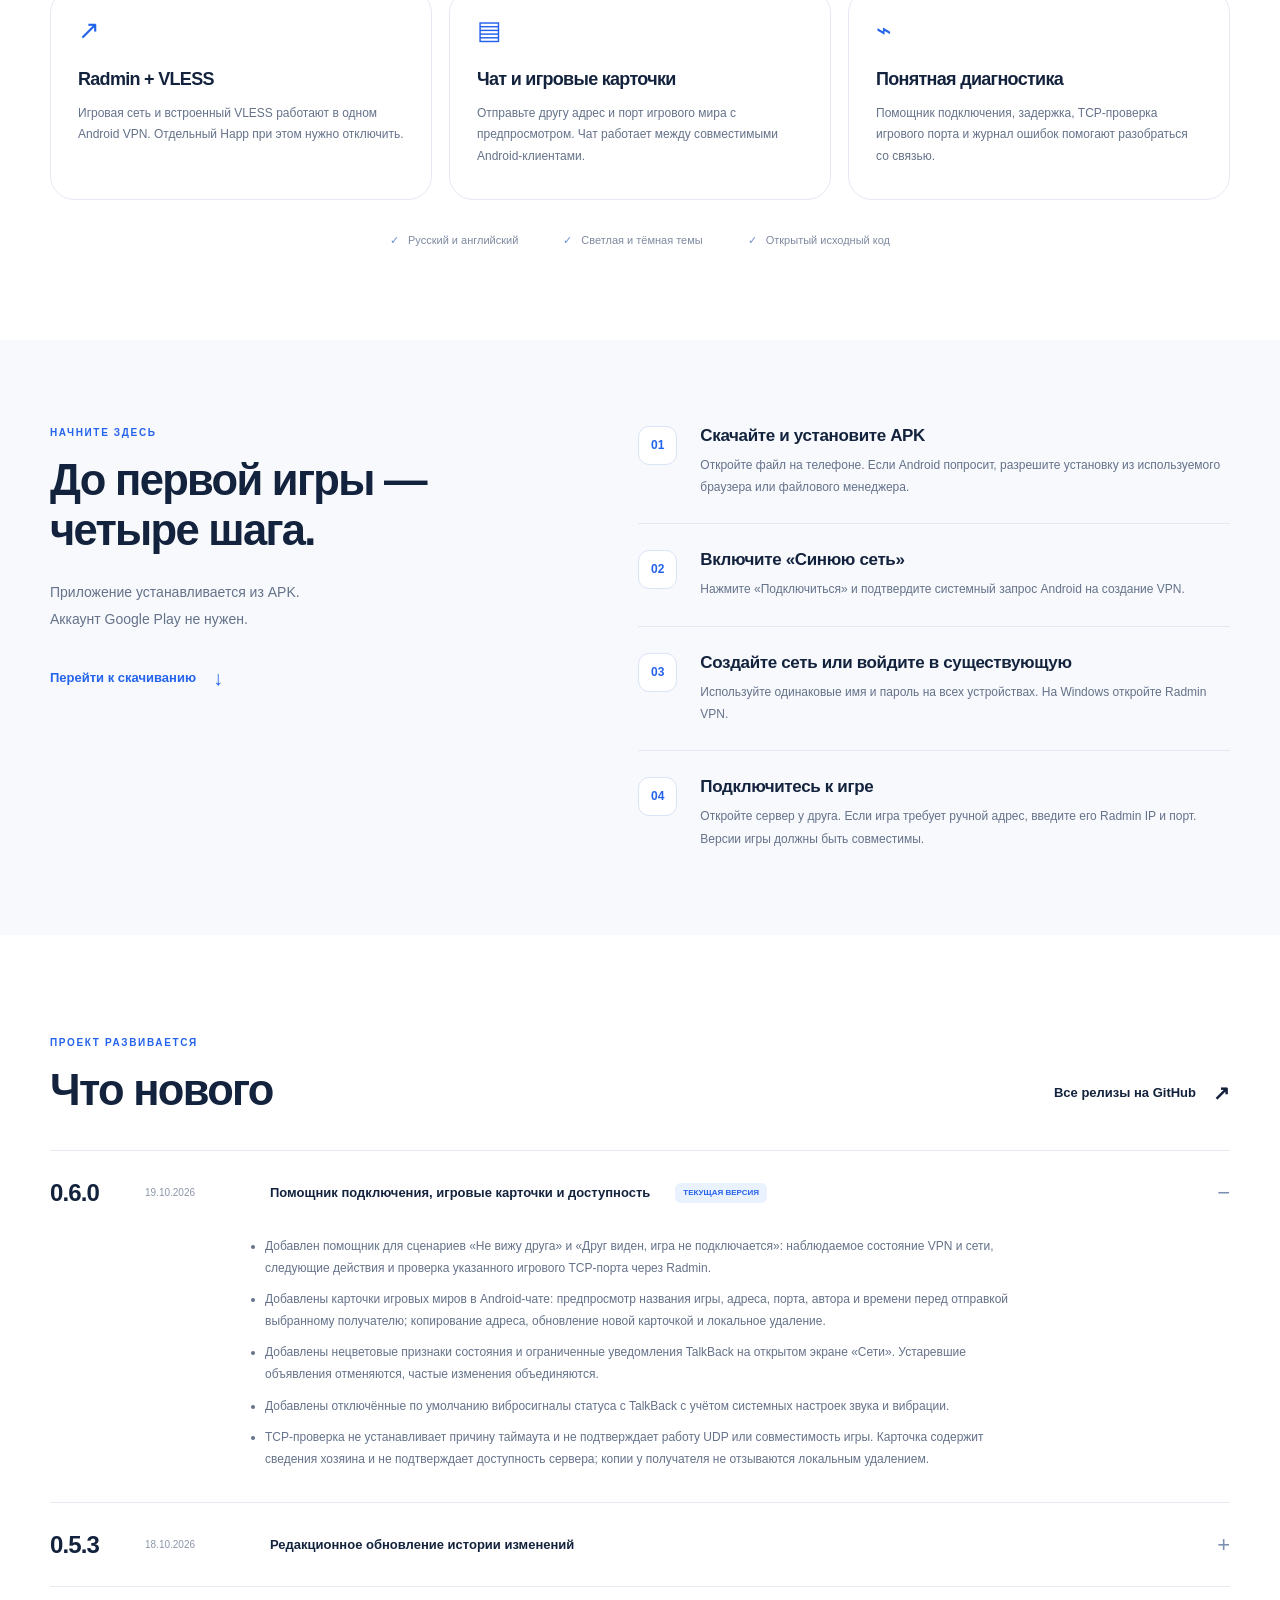
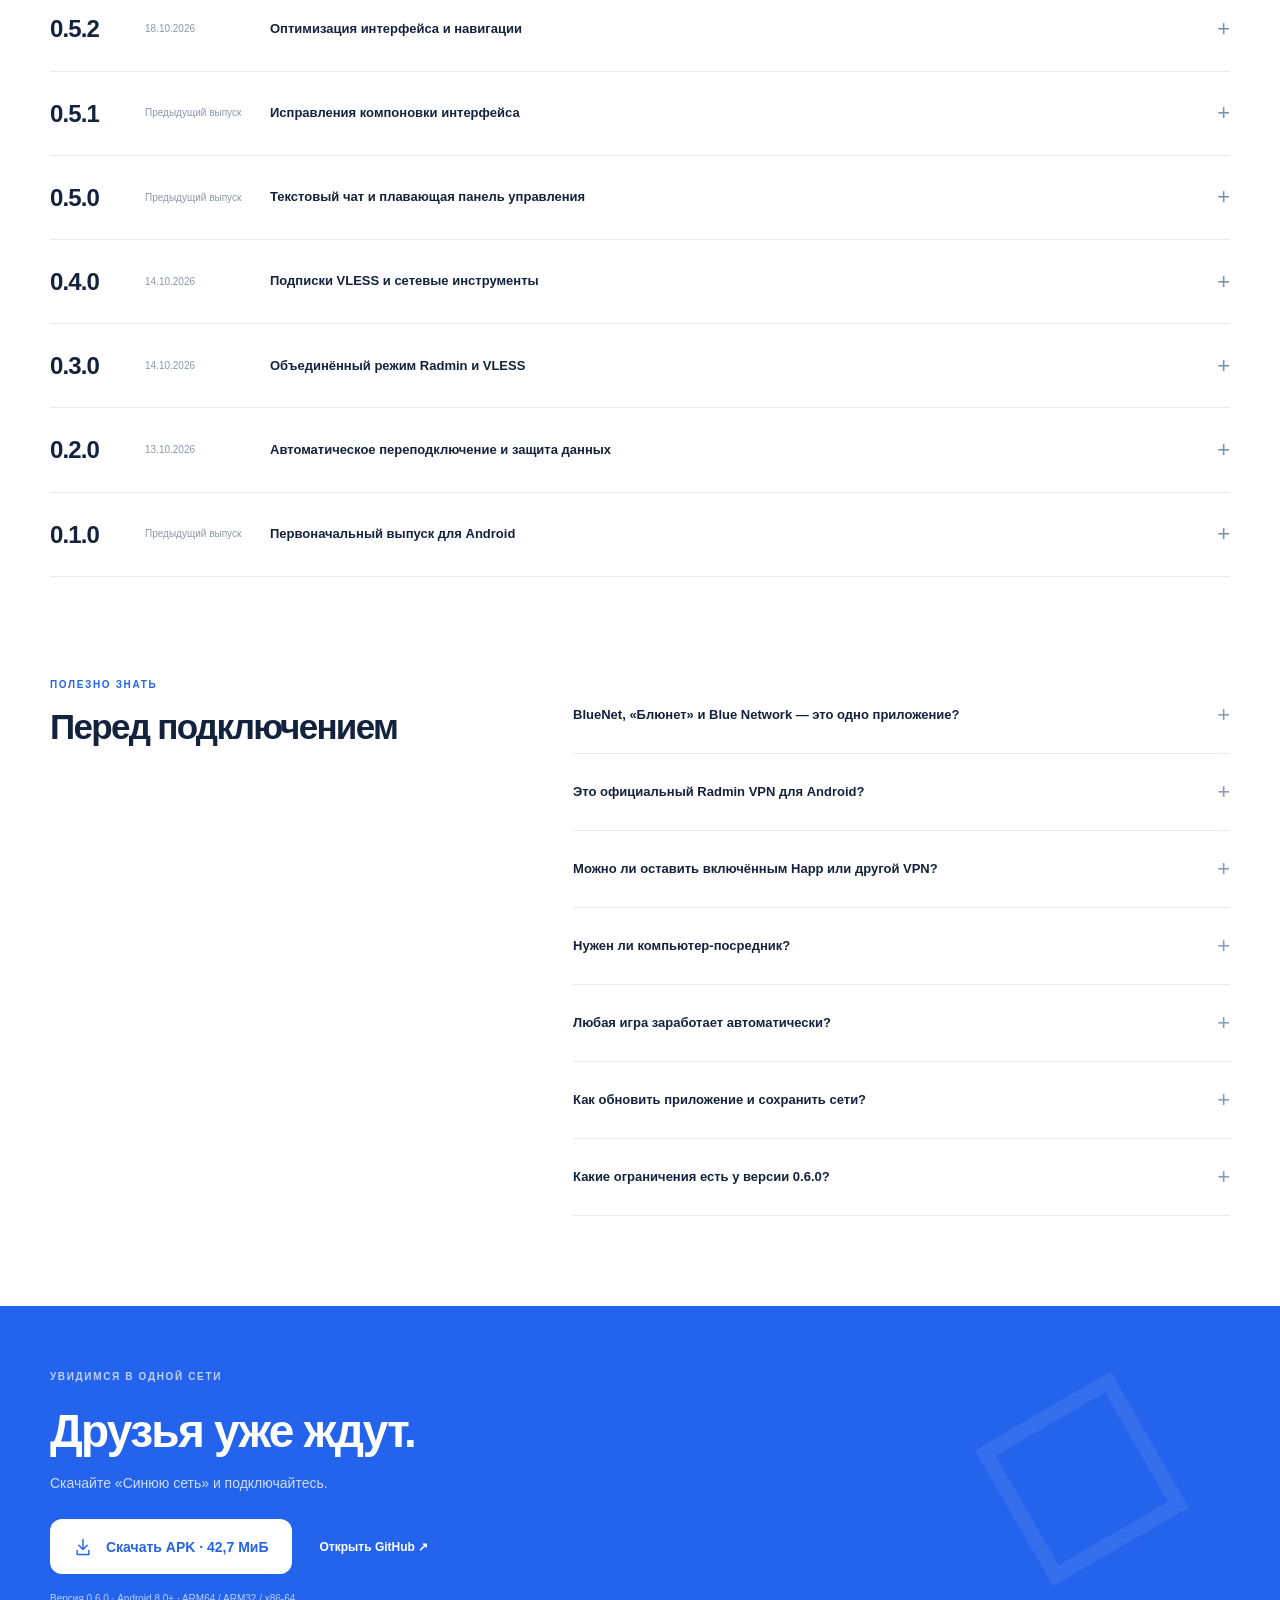
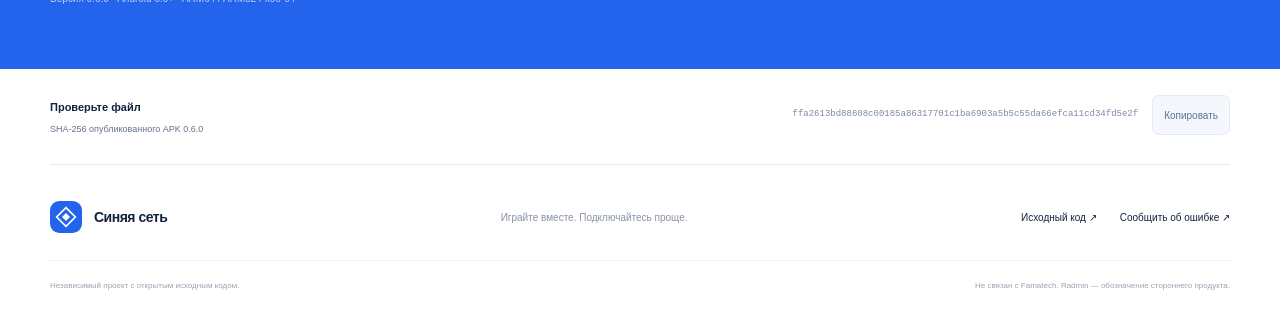
==== commit cc62d51a: "Clarify Blue Network brand names and search metadata" ====
--- a/index.html
+++ b/index.html
@@ -2,12 +2,12 @@
 <html lang="ru">
 <head>
   <meta charset="utf-8"><meta name="viewport" content="width=device-width, initial-scale=1">
-  <meta name="theme-color" content="#2463eb"><meta name="description" content="Синяя сеть — неофициальный Android-клиент сетей Radmin VPN. Играйте с друзьями на Android и ПК. Скачайте APK, создайте сеть и подключайтесь.">
-  <meta property="og:title" content="Синяя сеть — играйте вместе"><meta property="og:description" content="Android и ПК в одной игровой сети. Скачать APK и начать играть."><meta property="og:type" content="website">
-  <link rel="canonical" href="https://nozomit01.github.io/Bluenet/"><meta property="og:url" content="https://nozomit01.github.io/Bluenet/">
-  <title>Синяя сеть (Blue Network) — скачать APK для Android</title>
+  <meta name="theme-color" content="#2463eb"><meta name="description" content="Blue Network («Синяя сеть») — неофициальный Android-клиент сетей Radmin VPN. Скачайте APK, создавайте сети и играйте с друзьями на телефонах и ПК.">
+  <meta property="og:title" content="Blue Network — Синяя сеть: скачать APK для Android"><meta property="og:description" content="Blue Network («Синяя сеть») — неофициальный Android-клиент сетей Radmin VPN. Скачайте APK, создавайте сети и играйте с друзьями на телефонах и ПК."><meta property="og:type" content="website">
+  <link rel="canonical" href="https://nozomit01.github.io/"><meta property="og:url" content="https://nozomit01.github.io/">
+  <title>Blue Network — Синяя сеть: скачать APK для Android</title>
   <meta name="robots" content="index, follow"><meta property="og:site_name" content="Синяя сеть — Blue Network"><meta property="og:locale" content="ru_RU">
-  <script type="application/ld+json">{"@context":"https://schema.org","@type":"MobileApplication","name":"Синяя сеть","alternateName":"Blue Network","url":"https://nozomit01.github.io/Bluenet/","description":"Неофициальный Android-клиент сетей Radmin VPN для совместной игры с телефонами и ПК. Независимый проект, не связанный с Famatech.","operatingSystem":"Android 8.0 и выше","applicationCategory":"UtilitiesApplication","softwareVersion":"0.6.0","downloadUrl":"https://raw.githubusercontent.com/Nozomit01/Bluenet/refs/tags/v0.6.0/releases/BlueNetwork-0.6.0.apk","offers":{"@type":"Offer","price":"0","priceCurrency":"USD"}}</script>
+  <script type="application/ld+json">{"@context":"https://schema.org","@graph":[{"@type":"WebSite","@id":"https://nozomit01.github.io/#website","url":"https://nozomit01.github.io/","name":"Синяя сеть","alternateName":["Blue Network","BlueNet","Блюнет"],"inLanguage":"ru"},{"@type":"MobileApplication","name":"Синяя сеть","alternateName":["Blue Network","BlueNet","Блюнет"],"url":"https://nozomit01.github.io/","description":"Неофициальный Android-клиент сетей Radmin VPN для совместной игры с телефонами и ПК. Независимый проект, не связанный с Famatech.","operatingSystem":"Android 8.0 и выше","applicationCategory":"UtilitiesApplication","softwareVersion":"0.6.0","downloadUrl":"https://raw.githubusercontent.com/Nozomit01/Bluenet/refs/tags/v0.6.0/releases/BlueNetwork-0.6.0.apk","offers":{"@type":"Offer","price":"0","priceCurrency":"USD"},"@id":"https://nozomit01.github.io/#app"}]}</script>
   <link rel="icon" href="./assets/icon.svg" type="image/svg+xml"><link rel="stylesheet" href="./style.css"><script src="./app.js" defer></script>
 </head>
 <body>
@@ -21,7 +21,7 @@
 <section class="hero wrap">
   <div class="hero-copy"><div class="eyebrow"><span class="status-dot"></span> ДЛЯ ANDROID И ВАШИХ ДРУЗЕЙ</div>
     <h1>Разные устройства.<br>Одна <span>синяя сеть.</span></h1>
-    <p class="lead">Соберите друзей в одной игровой сети.<br class="desktop-break"> Подключайтесь к сетям Radmin VPN прямо с&nbsp;Android, создавайте свои и играйте вместе с&nbsp;ПК.</p>
+    <p class="lead"><strong>Blue Network — «Синяя сеть» для Android.</strong><br>Соберите друзей в одной игровой сети.<br class="desktop-break"> Подключайтесь к сетям Radmin VPN прямо с&nbsp;Android, создавайте свои и играйте вместе с&nbsp;ПК.</p>
     <div class="hero-actions"><a class="button button-main" data-apk href="https://raw.githubusercontent.com/Nozomit01/Bluenet/refs/tags/v0.6.0/releases/BlueNetwork-0.6.0.apk"><svg viewBox="0 0 24 24" aria-hidden="true"><path d="M12 3v12m-5-5 5 5 5-5M5 16v5h14v-5"/></svg>Скачать для Android</a><a class="text-link" href="#install">Как это работает <span aria-hidden="true">→</span></a></div>
     <div class="hero-meta"><span>Бесплатно</span><i></i><span>Android 8.0+</span><i></i><span>Версия 0.6.0</span></div>
   </div>
@@ -48,6 +48,7 @@
 <section class="install-section" id="install"><div class="wrap install-layout"><div class="install-heading"><span class="eyebrow">НАЧНИТЕ ЗДЕСЬ</span><h2>До первой игры —<br>четыре шага.</h2><p>Приложение устанавливается из APK.<br>Аккаунт Google Play не нужен.</p><a class="text-link" href="#download">Перейти к скачиванию <span aria-hidden="true">↓</span></a></div><ol class="steps"><li><span>01</span><div><h3>Скачайте и установите APK</h3><p>Откройте файл на телефоне. Если Android попросит, разрешите установку из используемого браузера или файлового менеджера.</p></div></li><li><span>02</span><div><h3>Включите «Синюю сеть»</h3><p>Нажмите «Подключиться» и подтвердите системный запрос Android на создание VPN.</p></div></li><li><span>03</span><div><h3>Создайте сеть или войдите в существующую</h3><p>Используйте одинаковые имя и пароль на всех устройствах. На Windows откройте Radmin VPN.</p></div></li><li><span>04</span><div><h3>Подключитесь к игре</h3><p>Откройте сервер у друга. Если игра требует ручной адрес, введите его Radmin IP и порт. Версии игры должны быть совместимы.</p></div></li></ol></div></section>
 <section class="section wrap" id="updates"><div class="section-top"><div><span class="eyebrow">ПРОЕКТ РАЗВИВАЕТСЯ</span><h2>Что нового</h2></div><a class="text-link" href="https://github.com/Nozomit01/Bluenet/releases" target="_blank" rel="noopener noreferrer">Все релизы на GitHub <span aria-hidden="true">↗</span></a></div><div id="release-notes"><details class="release" open><summary><span class="release-version">0.6.0</span><span class="release-date">19.10.2026</span><span class="release-title">Помощник подключения, игровые карточки и доступность</span><span class="release-tag">ТЕКУЩАЯ ВЕРСИЯ</span></summary><ul><li>Добавлен помощник для сценариев «Не вижу друга» и «Друг виден, игра не подключается»: наблюдаемое состояние VPN и сети, следующие действия и проверка указанного игрового TCP-порта через Radmin.</li><li>Добавлены карточки игровых миров в Android-чате: предпросмотр названия игры, адреса, порта, автора и времени перед отправкой выбранному получателю; копирование адреса, обновление новой карточкой и локальное удаление.</li><li>Добавлены нецветовые признаки состояния и ограниченные уведомления TalkBack на открытом экране «Сети». Устаревшие объявления отменяются, частые изменения объединяются.</li><li>Добавлены отключённые по умолчанию вибросигналы статуса с TalkBack с учётом системных настроек звука и вибрации.</li><li>TCP-проверка не устанавливает причину таймаута и не подтверждает работу UDP или совместимость игры. Карточка содержит сведения хозяина и не подтверждает доступность сервера; копии у получателя не отзываются локальным удалением.</li></ul></details><details class="release"><summary><span class="release-version">0.5.3</span><span class="release-date">18.10.2026</span><span class="release-title">Редакционное обновление истории изменений</span></summary><ul><li>История изменений приведена к единому официальному стилю на русском и английском языках.</li><li>Уточнены формулировки в истории изменений и сопроводительной документации с сохранением сведений о версиях, возможностях и ограничениях.</li></ul></details><details class="release"><summary><span class="release-version">0.5.2</span><span class="release-date">18.10.2026</span><span class="release-title">Оптимизация интерфейса и навигации</span></summary><ul><li>Оптимизирована компоновка главного экрана: основные действия перенесены выше, области нажатия значков увеличены.</li><li>Настройки сгруппированы по назначению. Добавлено отображение выбранной темы и текущего состояния подключения.</li><li>Унифицировано синее оформление экранов серверов, приглашений и игровых инструментов.</li><li>Добавлено отображение хода проверок. Кнопка «Назад» остаётся доступной во время их выполнения.</li><li>Уточнены элементы выбора получателя и сообщения об отсутствии подключения в чате.</li><li>При обновлении истории чата сохраняется положение прокрутки, если открыты предыдущие сообщения.</li></ul></details><details class="release"><summary><span class="release-version">0.5.1</span><span class="release-date">Предыдущий выпуск</span><span class="release-title">Исправления компоновки интерфейса</span></summary><ul><li>Исправлено размещение текста и кнопок на главном экране и экране чата.</li><li>Скорректированы отступы и переносы текста при увеличенном системном размере шрифта.</li><li>Добавлена история обновлений на русском и английском языках, доступная в приложении без подключения к интернету.</li></ul></details><details class="release"><summary><span class="release-version">0.5.0</span><span class="release-date">Предыдущий выпуск</span><span class="release-title">Текстовый чат и плавающая панель управления</span></summary><ul><li>Упрощена структура главного экрана. Добавлен поиск устройств по имени и IP-адресу.</li><li>Добавлен личный текстовый чат между обновлёнными Android-клиентами «Синей сети» с подтверждением доставки, зашифрованной историей и быстрыми фразами. Чат несовместим с Windows-клиентом Radmin.</li><li>Добавлена плавающая панель с быстрыми действиями и чатом поверх игрового экрана. Для её отображения требуется разрешение Android «Поверх других приложений».</li><li>Добавлены копирование собственного VPN-адреса из плавающей панели и режим «Не гасить экран».</li></ul></details><details class="release"><summary><span class="release-version">0.4.0</span><span class="release-date">14.10.2026</span><span class="release-title">Подписки VLESS и сетевые инструменты</span></summary><ul><li>Добавлены HTTPS-подписки VLESS с поддержкой до 24 серверов, ежедневным обновлением, проверкой времени отклика и ограниченным переключением на резервный сервер.</li><li>Добавлен выбор приложений, использующих VLESS, на Android 10 и более поздних версиях.</li><li>В объединённом режиме обеспечено сохранение блокирующего туннеля при сбоях, пока работает VPN-служба. Принудительная остановка приложения средствами Android и ручное отключение VPN снимают защиту.</li><li>Добавлены избранные устройства, проверка игрового TCP-порта, QR-приглашения и плитка быстрых настроек Android.</li><li>Добавлена история задержки и доли проверочных запросов без ответа за последние 10 минут.</li></ul></details><details class="release"><summary><span class="release-version">0.3.0</span><span class="release-date">14.10.2026</span><span class="release-title">Объединённый режим Radmin и VLESS</span></summary><ul><li>Добавлена встроенная поддержка VLESS для одновременного использования сети Radmin и интернет-VPN в одном туннеле, без отдельного запуска Happ.</li><li>Добавлено создание сети с телефона без Windows-шлюза.</li><li>Добавлены диагностика подключения, приватный журнал ошибок и индикатор качества VPN на основе измеренной задержки.</li><li>Добавлены русский и английский языки, а также светлая, ночная и системная темы.</li></ul></details><details class="release"><summary><span class="release-version">0.2.0</span><span class="release-date">13.10.2026</span><span class="release-title">Автоматическое переподключение и защита данных</span></summary><ul><li>Добавлено автоматическое переподключение с ограниченным числом попыток после сетевого сбоя или смены сети.</li><li>Добавлен экспорт диагностики без идентификаторов и секретных данных, выполняемый только по действию пользователя.</li><li>Усилены проверки отправителя ARP, обработка повреждённых профилей и защита от повторной регистрации при неоднозначном ответе.</li><li>Добавлена защита парольных диалогов от снимков экрана и сохранения введённых данных.</li></ul></details><details class="release"><summary><span class="release-version">0.1.0</span><span class="release-date">Предыдущий выпуск</span><span class="release-title">Первоначальный выпуск для Android</span></summary><ul><li>Выпущен прямой клиент сетей Radmin VPN на основе OpenRad с русским интерфейсом в синих цветах.</li><li>Реализованы прямые подключения и подключение через ретранслятор, работа с сетями, список участников и измерение задержки.</li><li>Обеспечено зашифрованное хранение идентичности устройства с использованием Android Keystore.</li><li>Пользователем подтверждён сценарий совместной игры в Minecraft с Windows-клиентом Radmin VPN.</li></ul></details></div></section>
 <section class="section faq-section wrap" id="faq"><div><span class="eyebrow">ПОЛЕЗНО ЗНАТЬ</span><h2>Перед подключением</h2></div><div class="faq-list">
+  <details><summary>BlueNet, «Блюнет» и Blue Network — это одно приложение?</summary><p>Да. BlueNet («Блюнет») — короткое название проекта Blue Network, или «Синяя сеть». Это независимый Android-клиент сетей Radmin VPN: здесь можно скачать APK, узнать об установке и посмотреть историю обновлений.</p></details>
   <details><summary>Это официальный Radmin VPN для Android?</summary><p>Нет. «Синяя сеть» — независимый неофициальный клиент на основе OpenRad. Проект не связан с Famatech. На Windows используется отдельный клиент Radmin VPN.</p></details>
   <details><summary>Можно ли оставить включённым Happ или другой VPN?</summary><p>Android допускает один активный VPN на профиль пользователя. Для совместной работы используйте встроенный режим «Radmin + VLESS», импортировав поддерживаемый VLESS-профиль или HTTPS-подписку. Отдельный VPN, включая Happ, нужно отключить. Зашифрованные ссылки happ:// не поддерживаются.</p></details>
   <details><summary>Нужен ли компьютер-посредник?</summary><p>Windows-шлюз для подключения телефона к Radmin-сети не требуется. Если игровой сервер запущен на ПК друга, этот компьютер, конечно, должен быть включён и доступен в той же сети.</p></details>
